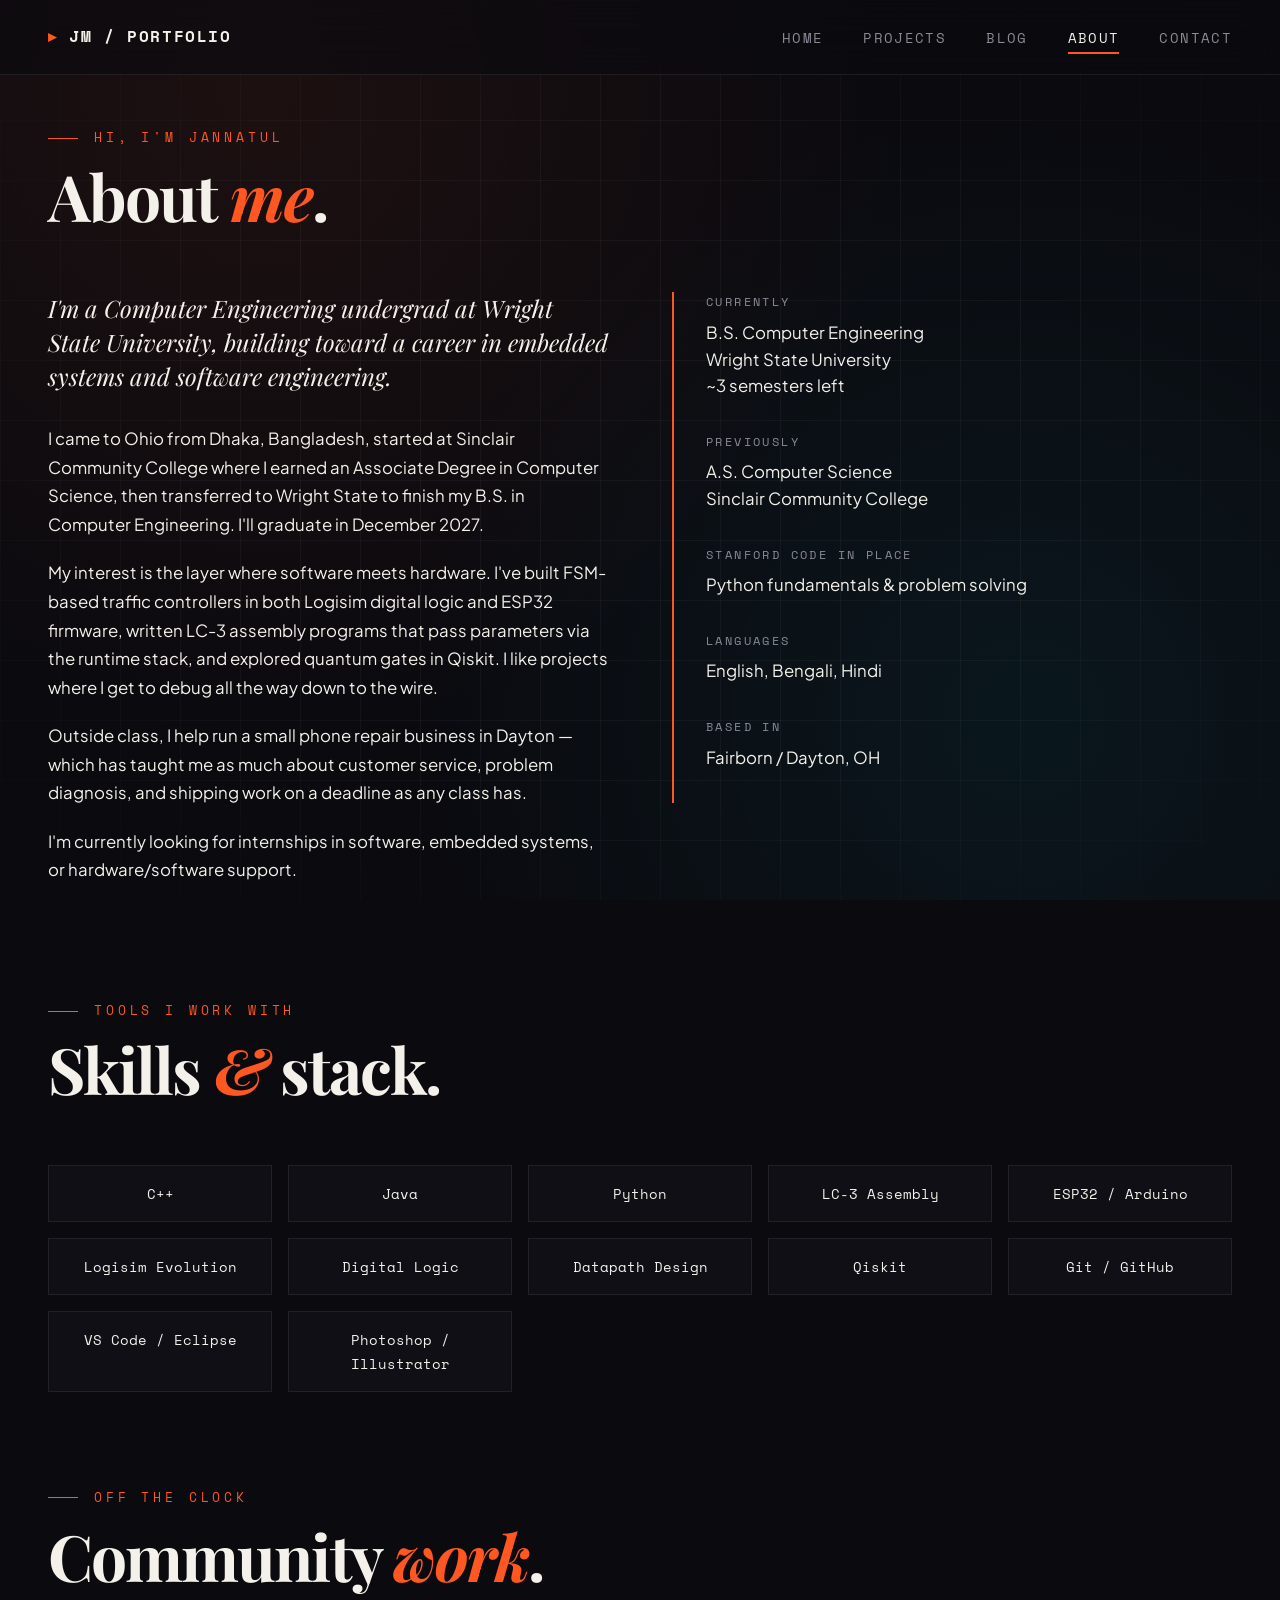
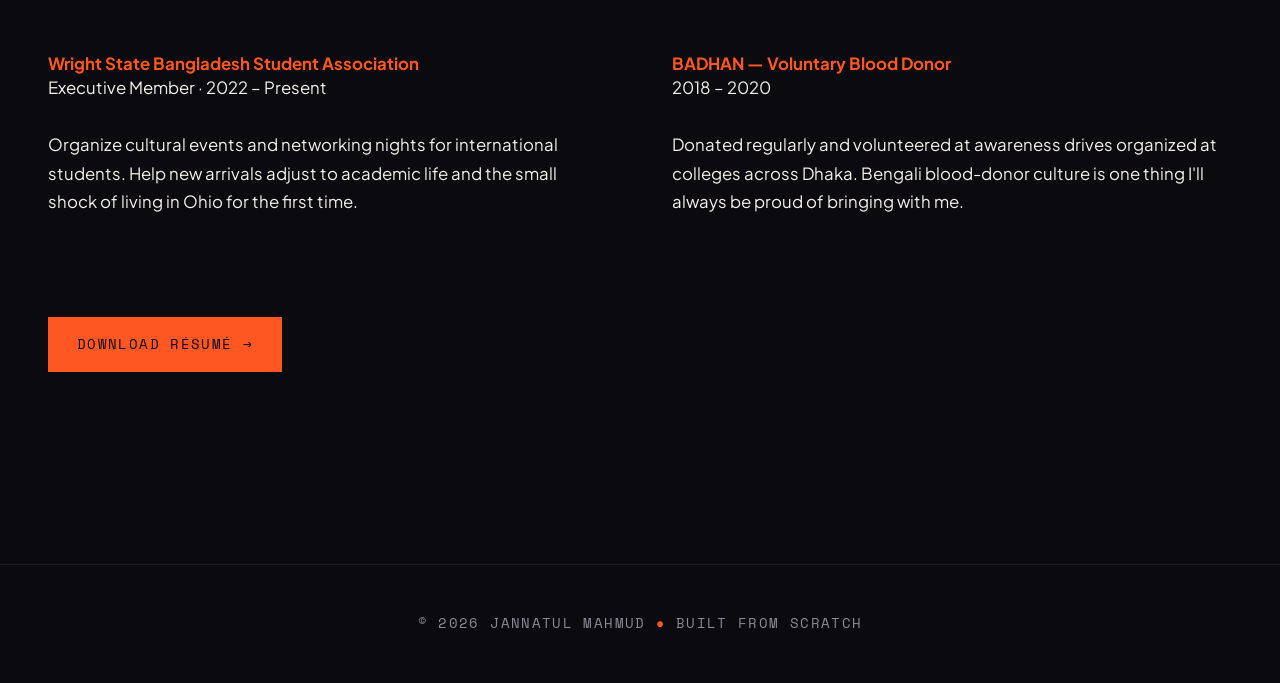
==== about.html @ b490042d "Initial portfolio commit" ====
<!DOCTYPE html>
<html lang="en">
<head>
<meta charset="UTF-8">
<meta name="viewport" content="width=device-width, initial-scale=1.0">
<title>About — Jannatul Mahmud</title>
<link rel="stylesheet" href="styles.css">
<link rel="icon" href="data:image/svg+xml,<svg xmlns='http://www.w3.org/2000/svg' viewBox='0 0 100 100'><text y='.9em' font-size='90' fill='%23ff5722'>▸</text></svg>">
</head>
<body>

<div class="grid-bg"></div>

<nav class="nav">
  <a href="index.html" class="logo">JM / PORTFOLIO</a>
  <ul class="nav-links">
    <li><a href="index.html">Home</a></li>
    <li><a href="projects.html">Projects</a></li>
    <li><a href="blog.html">Blog</a></li>
    <li><a href="about.html" class="active">About</a></li>
    <li><a href="contact.html">Contact</a></li>
  </ul>
</nav>

<div class="page-wrap container">
  <div class="section-eyebrow">Hi, I'm Jannatul</div>
  <h1 class="section-title">About <em>me</em>.</h1>

  <div class="about-grid">
    <div class="about-text">
      <p>
        I'm a Computer Engineering undergrad at Wright State University, building toward
        a career in embedded systems and software engineering.
      </p>
      <p>
        I came to Ohio from Dhaka, Bangladesh, started at Sinclair Community College
        where I earned an Associate Degree in Computer Science, then transferred to
        Wright State to finish my B.S. in Computer Engineering. I'll graduate in
        December 2027.
      </p>
      <p>
        My interest is the layer where software meets hardware. I've built FSM-based
        traffic controllers in both Logisim digital logic and ESP32 firmware, written
        LC-3 assembly programs that pass parameters via the runtime stack, and explored
        quantum gates in Qiskit. I like projects where I get to debug all the way down
        to the wire.
      </p>
      <p>
        Outside class, I help run a small phone repair business in Dayton — which has
        taught me as much about customer service, problem diagnosis, and shipping work
        on a deadline as any class has.
      </p>
      <p>
        I'm currently looking for internships in software, embedded systems, or
        hardware/software support.
      </p>
    </div>

    <div class="about-meta">
      <div class="meta-row">
        <div class="meta-label">Currently</div>
        <div class="meta-value">B.S. Computer Engineering<br>Wright State University<br>~3 semesters left</div>
      </div>
      <div class="meta-row">
        <div class="meta-label">Previously</div>
        <div class="meta-value">A.S. Computer Science<br>Sinclair Community College</div>
      </div>
      <div class="meta-row">
        <div class="meta-label">Stanford Code in Place</div>
        <div class="meta-value">Python fundamentals & problem solving</div>
      </div>
      <div class="meta-row">
        <div class="meta-label">Languages</div>
        <div class="meta-value">English, Bengali, Hindi</div>
      </div>
      <div class="meta-row">
        <div class="meta-label">Based in</div>
        <div class="meta-value">Fairborn / Dayton, OH</div>
      </div>
    </div>
  </div>

  <div style="margin-top: 6rem;">
    <div class="section-eyebrow">Tools I work with</div>
    <h2 class="section-title">Skills <em>&</em> stack.</h2>
    <div class="skills-grid">
      <div class="skill-chip">C++</div>
      <div class="skill-chip">Java</div>
      <div class="skill-chip">Python</div>
      <div class="skill-chip">LC-3 Assembly</div>
      <div class="skill-chip">ESP32 / Arduino</div>
      <div class="skill-chip">Logisim Evolution</div>
      <div class="skill-chip">Digital Logic</div>
      <div class="skill-chip">Datapath Design</div>
      <div class="skill-chip">Qiskit</div>
      <div class="skill-chip">Git / GitHub</div>
      <div class="skill-chip">VS Code / Eclipse</div>
      <div class="skill-chip">Photoshop / Illustrator</div>
    </div>
  </div>

  <div style="margin-top: 6rem;">
    <div class="section-eyebrow">Off the clock</div>
    <h2 class="section-title">Community <em>work</em>.</h2>
    <div class="about-grid">
      <div class="about-text">
        <p style="font-family: var(--font-sans); font-style: normal; font-size: 1.05rem;">
          <strong style="color: var(--accent);">Wright State Bangladesh Student Association</strong><br>
          Executive Member · 2022 – Present
        </p>
        <p>
          Organize cultural events and networking nights for international students.
          Help new arrivals adjust to academic life and the small shock of living in
          Ohio for the first time.
        </p>
      </div>
      <div class="about-text">
        <p style="font-family: var(--font-sans); font-style: normal; font-size: 1.05rem;">
          <strong style="color: var(--accent);">BADHAN — Voluntary Blood Donor</strong><br>
          2018 – 2020
        </p>
        <p>
          Donated regularly and volunteered at awareness drives organized at colleges
          across Dhaka. Bengali blood-donor culture is one thing I'll always be proud
          of bringing with me.
        </p>
      </div>
    </div>
  </div>

  <div style="margin-top: 5rem;">
    <a href="resume.pdf" class="btn btn-primary" download>Download Résumé →</a>
  </div>
</div>

<footer class="footer">
  © 2026 JANNATUL MAHMUD <span class="accent">●</span> BUILT FROM SCRATCH
</footer>

</body>
</html>
---- styles.css ----
/* Jannatul Mahmud — Portfolio
   Style: bold + creative, dark base, electric orange + cyan accents */

@import url('https://fonts.googleapis.com/css2?family=Space+Mono:wght@400;700&family=Plus+Jakarta+Sans:wght@300;400;500;700;800&family=Playfair+Display:ital,wght@0,400;0,700;1,400&display=swap');

:root {
  --bg: #0a0a0f;
  --bg-elev: #14141d;
  --ink: #f4f1ea;
  --muted: #8b8a96;
  --accent: #ff5722;
  --accent-2: #00e5ff;
  --line: rgba(255,255,255,0.08);
  --line-strong: rgba(255,255,255,0.18);
  --grid: rgba(255,255,255,0.04);
  --font-display: 'Space Mono', 'Courier New', monospace;
  --font-serif: 'Playfair Display', Georgia, serif;
  --font-sans: 'Plus Jakarta Sans', system-ui, sans-serif;
}

* { box-sizing: border-box; margin: 0; padding: 0; }
html { scroll-behavior: smooth; }

body {
  font-family: var(--font-sans);
  background: var(--bg);
  color: var(--ink);
  line-height: 1.6;
  overflow-x: hidden;
  -webkit-font-smoothing: antialiased;
  background-image:
    radial-gradient(circle at 20% 10%, rgba(255,87,34,0.08), transparent 50%),
    radial-gradient(circle at 80% 80%, rgba(0,229,255,0.06), transparent 50%);
  background-attachment: fixed;
}

.grid-bg {
  position: fixed; inset: 0; z-index: -1;
  background-image:
    linear-gradient(var(--grid) 1px, transparent 1px),
    linear-gradient(90deg, var(--grid) 1px, transparent 1px);
  background-size: 60px 60px;
  pointer-events: none;
  mask-image: radial-gradient(ellipse at center, black 50%, transparent 100%);
}

/* Navigation */
.nav {
  position: fixed; top: 0; left: 0; right: 0;
  padding: 1.5rem 3rem;
  display: flex; justify-content: space-between; align-items: center;
  z-index: 100;
  backdrop-filter: blur(20px);
  background: rgba(10,10,15,0.6);
  border-bottom: 1px solid var(--line);
}

.logo {
  font-family: var(--font-display);
  font-size: 1rem; font-weight: 700; letter-spacing: 0.1em;
  color: var(--ink); text-decoration: none;
}
.logo::before { content: "▸ "; color: var(--accent); }

.nav-links { display: flex; gap: 2.5rem; list-style: none; }
.nav-links a {
  color: var(--muted); text-decoration: none;
  font-size: 0.85rem; letter-spacing: 0.1em; text-transform: uppercase;
  font-weight: 500; font-family: var(--font-display);
  transition: color 0.3s; position: relative;
}
.nav-links a:hover, .nav-links a.active { color: var(--ink); }
.nav-links a.active::after {
  content: ""; position: absolute; bottom: -6px; left: 0; right: 0;
  height: 2px; background: var(--accent);
}

/* Layout */
.container { max-width: 1280px; margin: 0 auto; padding: 0 3rem; }
.section { padding: 6rem 0; }
.page-wrap { padding-top: 8rem; padding-bottom: 6rem; min-height: 100vh; }

/* Hero */
.hero {
  min-height: 100vh;
  display: flex; flex-direction: column; justify-content: center;
  padding: 8rem 3rem 4rem;
  max-width: 1280px; margin: 0 auto;
}
.hero-tag {
  font-family: var(--font-display); font-size: 0.85rem;
  letter-spacing: 0.3em; text-transform: uppercase; color: var(--accent);
  margin-bottom: 2rem; display: flex; align-items: center; gap: 1rem;
  opacity: 0; animation: fadeUp 0.8s 0.2s forwards;
}
.hero-tag::before { content: ""; width: 40px; height: 1px; background: var(--accent); }
.hero h1 {
  font-family: var(--font-serif);
  font-size: clamp(3rem, 9vw, 8rem); font-weight: 700;
  line-height: 0.95; letter-spacing: -0.04em; margin-bottom: 2rem;
  opacity: 0; animation: fadeUp 0.8s 0.4s forwards;
}
.hero h1 em { font-style: italic; color: var(--accent); }
.hero h1 .underline { position: relative; display: inline-block; }
.hero h1 .underline::after {
  content: ""; position: absolute; bottom: 0.1em; left: 0; right: 0;
  height: 0.15em; background: var(--accent-2); z-index: -1; opacity: 0.6;
}
.hero-sub {
  font-size: 1.25rem; color: var(--muted); max-width: 600px;
  margin-bottom: 3rem; opacity: 0; animation: fadeUp 0.8s 0.6s forwards;
}
.hero-sub strong { color: var(--ink); font-weight: 500; }

.cta-row {
  display: flex; gap: 1.5rem; align-items: center; flex-wrap: wrap;
  opacity: 0; animation: fadeUp 0.8s 0.8s forwards;
}

.btn {
  display: inline-flex; align-items: center; gap: 0.6rem;
  padding: 1rem 1.75rem; border: 1px solid var(--line-strong);
  background: transparent; color: var(--ink); text-decoration: none;
  font-family: var(--font-display); font-size: 0.85rem;
  letter-spacing: 0.1em; text-transform: uppercase; cursor: pointer;
  transition: all 0.3s; position: relative; overflow: hidden;
}
.btn::before {
  content: ""; position: absolute; inset: 0; background: var(--accent);
  transform: translateY(100%); transition: transform 0.3s; z-index: -1;
}
.btn:hover { border-color: var(--accent); color: var(--bg); }
.btn:hover::before { transform: translateY(0); }
.btn-primary { background: var(--accent); border-color: var(--accent); color: var(--bg); }
.btn-primary::before { background: var(--ink); }
.btn-primary:hover { color: var(--bg); }

/* Marquee */
.marquee {
  margin-top: 6rem; overflow: hidden;
  border-top: 1px solid var(--line); border-bottom: 1px solid var(--line);
  padding: 1.5rem 0;
}
.marquee-track {
  display: flex; gap: 4rem; white-space: nowrap;
  animation: scroll 30s linear infinite;
  font-family: var(--font-display); font-size: 1.1rem;
  color: var(--muted); letter-spacing: 0.1em; text-transform: uppercase;
}
.marquee-track span { display: inline-flex; align-items: center; gap: 4rem; }
.marquee-track .dot { color: var(--accent); }

@keyframes scroll {
  from { transform: translateX(0); }
  to { transform: translateX(-50%); }
}

/* Section heading */
.section-eyebrow {
  font-family: var(--font-display); font-size: 0.8rem;
  letter-spacing: 0.3em; text-transform: uppercase; color: var(--accent);
  margin-bottom: 1rem; display: flex; align-items: center; gap: 1rem;
}
.section-eyebrow::before { content: ""; width: 30px; height: 1px; background: var(--accent); }
.section-title {
  font-family: var(--font-serif);
  font-size: clamp(2.5rem, 5vw, 4.5rem); font-weight: 700;
  line-height: 1; letter-spacing: -0.03em; margin-bottom: 4rem;
}
.section-title em { font-style: italic; color: var(--accent); }

/* Project cards */
.projects { display: grid; grid-template-columns: 1fr; gap: 1.5rem; }
.project {
  display: grid; grid-template-columns: 100px 1fr auto; gap: 2rem;
  align-items: center; padding: 2rem;
  border: 1px solid var(--line); background: rgba(20,20,29,0.5);
  text-decoration: none; color: var(--ink);
  transition: all 0.3s; position: relative; overflow: hidden;
}
.project::before {
  content: ""; position: absolute; top: 0; left: 0;
  width: 4px; height: 100%; background: var(--accent);
  transform: scaleY(0); transform-origin: top; transition: transform 0.3s;
}
.project:hover {
  border-color: var(--line-strong); background: rgba(20,20,29,0.9);
  transform: translateX(8px);
}
.project:hover::before { transform: scaleY(1); }
.project-num {
  font-family: var(--font-display); font-size: 0.85rem;
  color: var(--muted); letter-spacing: 0.1em;
}
.project-info h3 {
  font-family: var(--font-serif); font-size: 1.5rem;
  font-weight: 700; margin-bottom: 0.25rem;
}
.project-info p { color: var(--muted); font-size: 0.95rem; }
.project-tags { display: flex; gap: 0.5rem; margin-top: 0.5rem; flex-wrap: wrap; }
.tag {
  font-family: var(--font-display); font-size: 0.7rem;
  letter-spacing: 0.1em; text-transform: uppercase; color: var(--accent-2);
  border: 1px solid var(--accent-2); padding: 0.15rem 0.5rem; border-radius: 2px;
}
.project-arrow { font-size: 1.5rem; color: var(--muted); transition: all 0.3s; }
.project:hover .project-arrow { color: var(--accent); transform: translate(4px, -4px); }

/* About */
.about-grid { display: grid; grid-template-columns: 1fr 1fr; gap: 4rem; align-items: start; }
.about-text p {
  font-size: 1.05rem; color: var(--ink);
  margin-bottom: 1.25rem; line-height: 1.7;
}
.about-text p:first-child {
  font-family: var(--font-serif); font-size: 1.5rem; font-style: italic;
  color: var(--ink); line-height: 1.4; margin-bottom: 2rem;
}
.about-meta { border-left: 2px solid var(--accent); padding-left: 2rem; }
.meta-row { margin-bottom: 2rem; }
.meta-label {
  font-family: var(--font-display); font-size: 0.75rem;
  letter-spacing: 0.2em; text-transform: uppercase; color: var(--muted);
  margin-bottom: 0.5rem;
}
.meta-value { font-size: 1.05rem; color: var(--ink); }

/* Skills */
.skills-grid {
  display: grid; grid-template-columns: repeat(auto-fit, minmax(200px, 1fr));
  gap: 1rem;
}
.skill-chip {
  font-family: var(--font-display); font-size: 0.9rem;
  padding: 1rem 1.25rem; border: 1px solid var(--line);
  background: rgba(20,20,29,0.5); transition: all 0.3s; text-align: center;
}
.skill-chip:hover { border-color: var(--accent); color: var(--accent); transform: translateY(-2px); }

/* Blog */
.blog-list { display: grid; gap: 0; }
.blog-item {
  display: grid; grid-template-columns: 200px 1fr auto;
  gap: 3rem; padding: 3rem 0;
  border-bottom: 1px solid var(--line);
  text-decoration: none; color: var(--ink);
  transition: all 0.3s; align-items: start;
}
.blog-item:hover { padding-left: 1rem; }
.blog-date { font-family: var(--font-display); font-size: 0.85rem; color: var(--muted); letter-spacing: 0.1em; }
.blog-item h3 {
  font-family: var(--font-serif); font-size: 2rem;
  line-height: 1.1; font-weight: 700; margin-bottom: 0.75rem;
}
.blog-item:hover h3 { color: var(--accent); }
.blog-item p { color: var(--muted); font-size: 1rem; }
.blog-arrow { align-self: center; font-size: 1.5rem; color: var(--muted); }

/* Contact */
.contact-grid { display: grid; grid-template-columns: 1fr 1fr; gap: 4rem; margin-top: 4rem; }
.contact-channel {
  border: 1px solid var(--line); padding: 2.5rem;
  text-decoration: none; color: var(--ink);
  transition: all 0.3s; background: rgba(20,20,29,0.5);
}
.contact-channel:hover {
  border-color: var(--accent); background: rgba(20,20,29,0.9); transform: translateY(-4px);
}
.contact-channel .label {
  font-family: var(--font-display); font-size: 0.75rem;
  letter-spacing: 0.2em; text-transform: uppercase;
  color: var(--muted); margin-bottom: 1rem;
}
.contact-channel .value {
  font-family: var(--font-serif); font-size: 1.75rem;
  font-weight: 700; letter-spacing: -0.02em;
}

/* Footer */
.footer {
  border-top: 1px solid var(--line); padding: 3rem;
  margin-top: 6rem; text-align: center; color: var(--muted);
  font-family: var(--font-display); font-size: 0.85rem; letter-spacing: 0.1em;
}
.footer .accent { color: var(--accent); }

/* Detail pages */
.detail-hero {
  padding-top: 8rem; padding-bottom: 4rem;
  border-bottom: 1px solid var(--line); margin-bottom: 4rem;
}
.detail-hero h1 {
  font-family: var(--font-serif);
  font-size: clamp(2.5rem, 6vw, 5rem);
  line-height: 1; letter-spacing: -0.03em; margin: 1rem 0 2rem;
}
.detail-hero h1 em { color: var(--accent); font-style: italic; }
.detail-meta {
  display: flex; gap: 3rem; flex-wrap: wrap;
  font-family: var(--font-display); font-size: 0.85rem;
  color: var(--muted); letter-spacing: 0.1em;
}
.detail-meta strong {
  color: var(--ink); font-weight: 400;
  display: block; margin-top: 0.25rem;
  font-family: var(--font-sans); font-size: 1rem; letter-spacing: 0;
}
.detail-content { max-width: 760px; margin: 0 auto; }
.detail-content h2 {
  font-family: var(--font-serif); font-size: 2rem;
  margin: 3rem 0 1.5rem; letter-spacing: -0.02em;
}
.detail-content h3 { font-family: var(--font-serif); font-size: 1.4rem; margin: 2rem 0 1rem; }
.detail-content p { font-size: 1.05rem; line-height: 1.75; margin-bottom: 1.25rem; }
.detail-content ul { margin: 0 0 1.5rem 1.5rem; }
.detail-content li { margin-bottom: 0.5rem; font-size: 1.05rem; line-height: 1.6; }
.detail-content code {
  font-family: var(--font-display); font-size: 0.9em;
  background: var(--bg-elev); padding: 0.15rem 0.4rem;
  border-radius: 3px; color: var(--accent-2);
}
.detail-content pre {
  background: var(--bg-elev); padding: 1.5rem; overflow-x: auto;
  border-left: 3px solid var(--accent); margin: 2rem 0;
}
.detail-content pre code {
  background: none; padding: 0; color: var(--ink);
  font-size: 0.85rem; line-height: 1.6;
}
.video-embed {
  margin: 3rem 0; border: 1px solid var(--line);
  background: var(--bg-elev); aspect-ratio: 16/9;
  display: flex; align-items: center; justify-content: center;
  color: var(--muted); font-family: var(--font-display);
}
.video-embed video, .video-embed iframe, .video-embed img {
  width: 100%; height: 100%; object-fit: cover;
}
.detail-table {
  width: 100%; border-collapse: collapse; margin: 2rem 0;
  font-family: var(--font-display); font-size: 0.9rem;
}
.detail-table th, .detail-table td {
  text-align: left; padding: 0.75rem 1rem;
  border-bottom: 1px solid var(--line);
}
.detail-table th {
  color: var(--accent); text-transform: uppercase;
  letter-spacing: 0.1em; font-size: 0.75rem;
}
.back-link {
  display: inline-flex; align-items: center; gap: 0.5rem;
  color: var(--muted); font-family: var(--font-display);
  font-size: 0.85rem; letter-spacing: 0.1em; text-transform: uppercase;
  text-decoration: none; transition: color 0.3s;
}
.back-link:hover { color: var(--accent); }

@keyframes fadeUp {
  from { opacity: 0; transform: translateY(30px); }
  to { opacity: 1; transform: translateY(0); }
}

/* Mobile */
@media (max-width: 900px) {
  .nav { padding: 1rem 1.5rem; }
  .nav-links { gap: 1rem; }
  .nav-links a { font-size: 0.7rem; }
  .container, .hero { padding-left: 1.5rem; padding-right: 1.5rem; }
  .about-grid { grid-template-columns: 1fr; gap: 2rem; }
  .contact-grid { grid-template-columns: 1fr; gap: 1.5rem; }
  .blog-item { grid-template-columns: 1fr; gap: 0.5rem; padding: 2rem 0; }
  .blog-item h3 { font-size: 1.5rem; }
  .project { grid-template-columns: 1fr; gap: 1rem; padding: 1.5rem; }
  .project-arrow { display: none; }
  .detail-meta { gap: 1.5rem; }
}
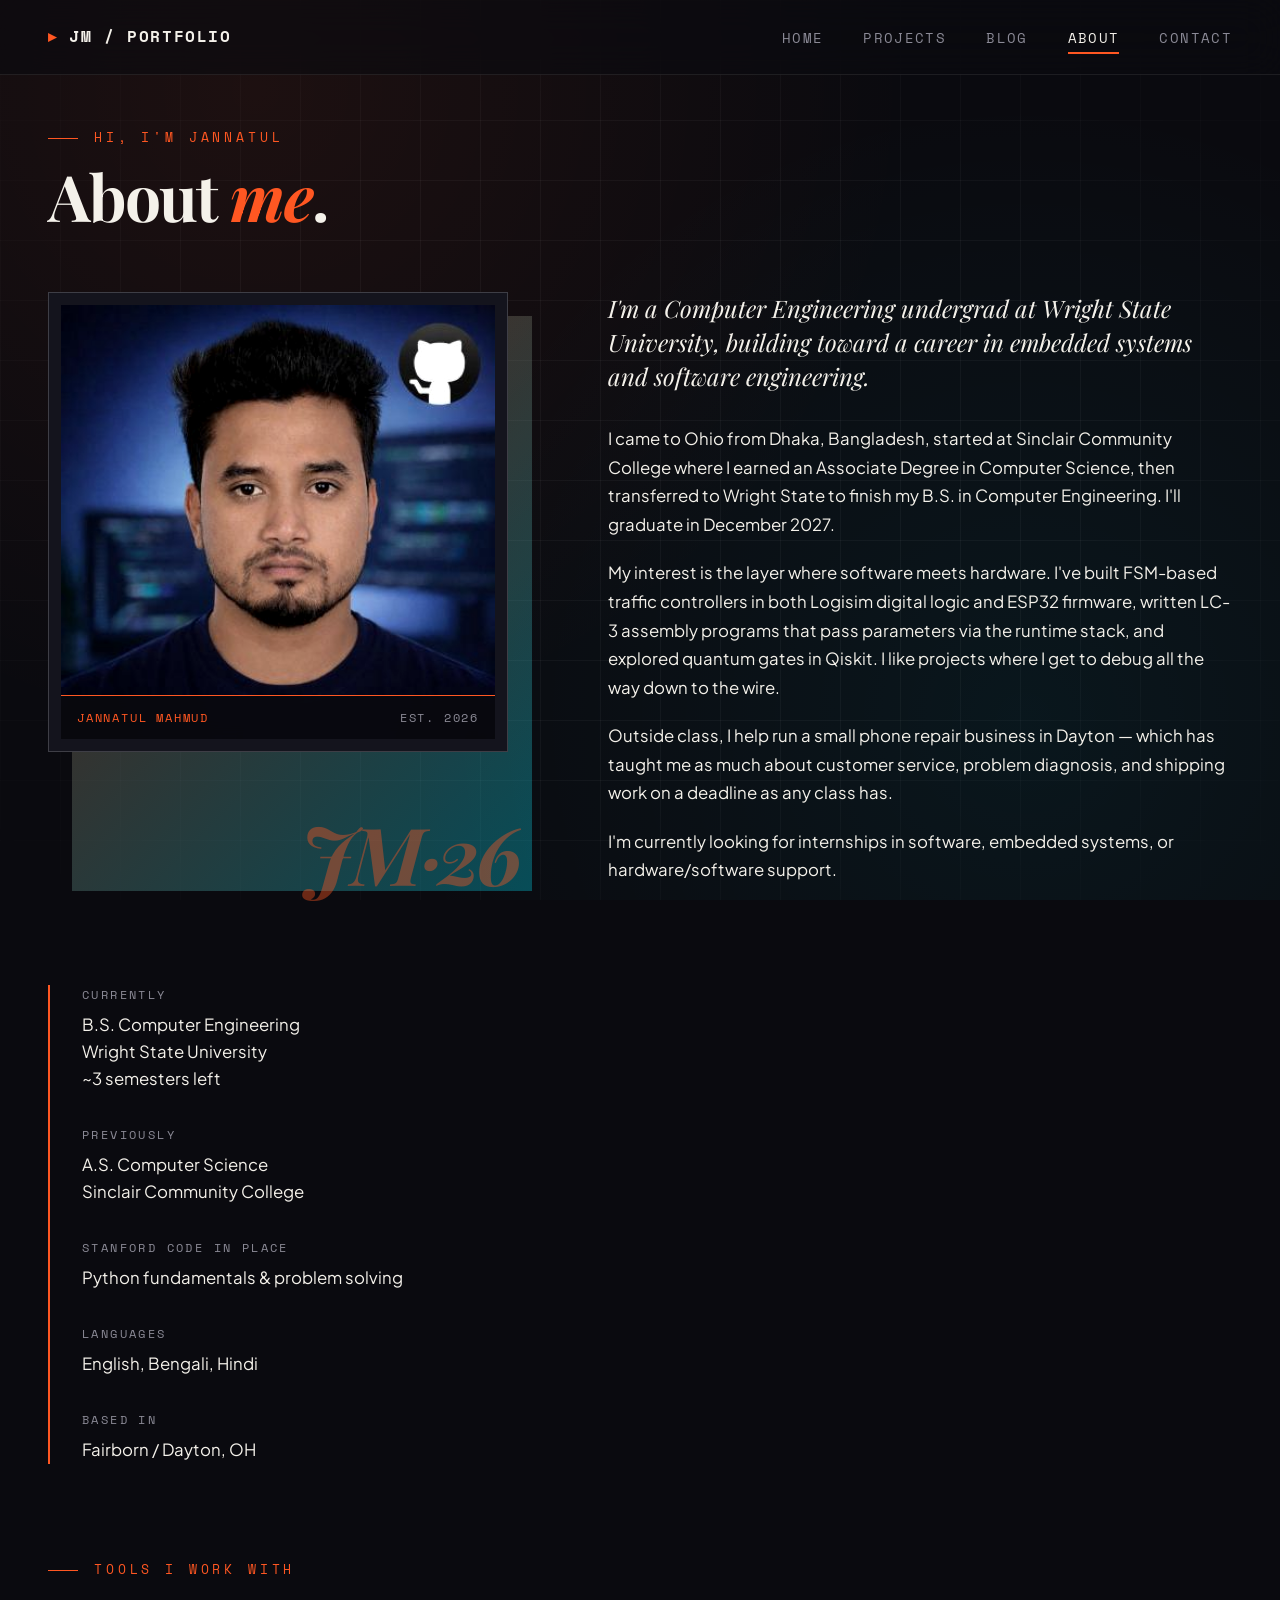
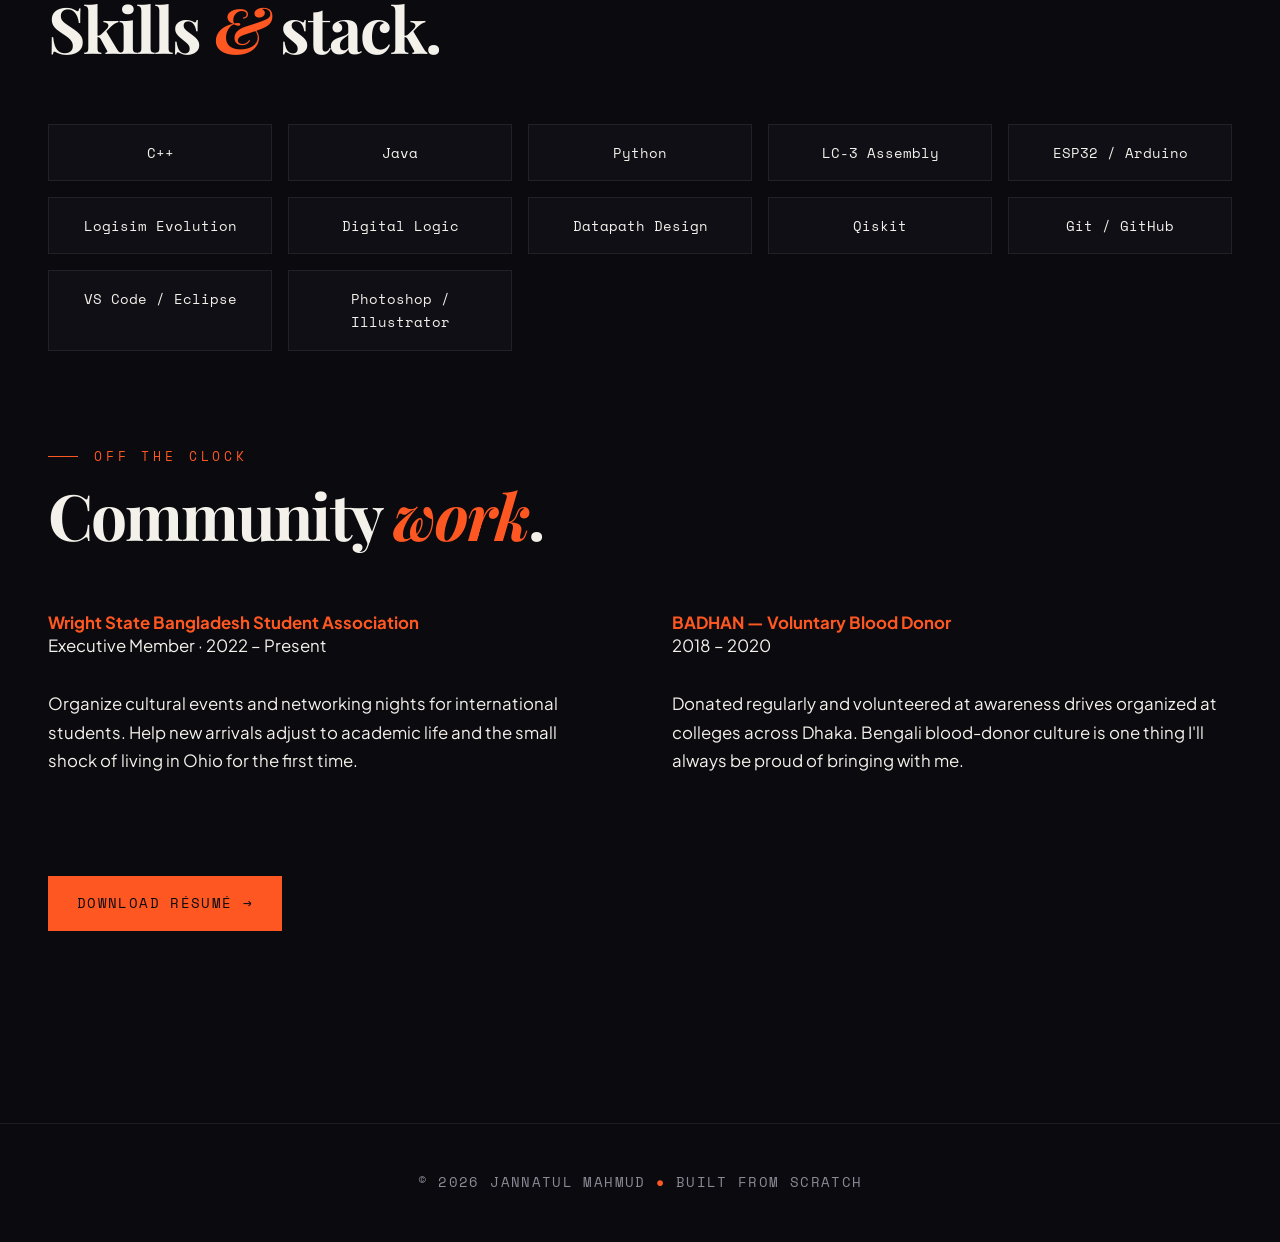
==== commit 1fb6fe74: "Initial portfolio commit" ====
--- a/about.html
+++ b/about.html
@@ -26,7 +26,17 @@
   <div class="section-eyebrow">Hi, I'm Jannatul</div>
   <h1 class="section-title">About <em>me</em>.</h1>
 
-  <div class="about-grid">
+  <div class="about-grid-with-photo">
+    <div class="about-portrait">
+      <div class="portrait-frame">
+        <img src="profile.jpg" alt="Jannatul Mahmud" class="about-portrait-img">
+        <div class="portrait-meta">
+          <span>JANNATUL MAHMUD</span>
+          <span>EST. 2026</span>
+        </div>
+      </div>
+    </div>
+
     <div class="about-text">
       <p>
         I'm a Computer Engineering undergrad at Wright State University, building toward
@@ -55,8 +65,9 @@
         hardware/software support.
       </p>
     </div>
+  </div>
 
-    <div class="about-meta">
+  <div class="about-meta" style="margin-top: 5rem;">
       <div class="meta-row">
         <div class="meta-label">Currently</div>
         <div class="meta-value">B.S. Computer Engineering<br>Wright State University<br>~3 semesters left</div>
@@ -77,7 +88,6 @@
         <div class="meta-label">Based in</div>
         <div class="meta-value">Fairborn / Dayton, OH</div>
       </div>
-    </div>
   </div>
 
   <div style="margin-top: 6rem;">
--- a/styles.css
+++ b/styles.css
@@ -375,3 +375,232 @@
   .project-arrow { display: none; }
   .detail-meta { gap: 1.5rem; }
 }
+
+/* ==========================================================
+   PROFILE PHOTO TREATMENTS
+   ========================================================== */
+
+/* HOME PAGE — split layout with photo on the right */
+.hero-grid {
+  display: grid;
+  grid-template-columns: 1.4fr 1fr;
+  gap: 4rem;
+  align-items: center;
+  min-height: 100vh;
+  padding: 8rem 3rem 4rem;
+  max-width: 1280px;
+  margin: 0 auto;
+}
+
+.hero-grid .hero-text { min-width: 0; }
+.hero-grid h1 { font-size: clamp(2.5rem, 7vw, 6.5rem); }
+
+/* Portrait wrapper — duotone-tinted with hover reveal */
+.portrait {
+  position: relative;
+  aspect-ratio: 4/5;
+  width: 100%;
+  max-width: 420px;
+  justify-self: end;
+  opacity: 0;
+  animation: fadeUp 0.8s 0.6s forwards;
+}
+
+.portrait::before {
+  content: "";
+  position: absolute;
+  inset: -20px -20px 20px 20px;
+  border: 2px solid var(--accent);
+  z-index: 0;
+  transition: inset 0.4s ease;
+}
+
+.portrait::after {
+  content: "";
+  position: absolute;
+  inset: 20px 20px -20px -20px;
+  border: 2px solid var(--accent-2);
+  z-index: 0;
+  transition: inset 0.4s ease;
+}
+
+.portrait:hover::before { inset: -28px -28px 28px 28px; }
+.portrait:hover::after  { inset: 28px 28px -28px -28px; }
+
+.portrait-img {
+  position: relative;
+  z-index: 1;
+  width: 100%;
+  height: 100%;
+  object-fit: cover;
+  filter:
+    grayscale(0.4)
+    contrast(1.05)
+    brightness(0.95)
+    sepia(0.15)
+    hue-rotate(-10deg);
+  transition: filter 0.5s ease, transform 0.5s ease;
+  display: block;
+}
+
+.portrait:hover .portrait-img {
+  filter: none;
+  transform: scale(1.02);
+}
+
+.portrait-tag {
+  position: absolute;
+  bottom: -20px;
+  left: -20px;
+  background: var(--accent);
+  color: var(--bg);
+  font-family: var(--font-display);
+  font-size: 0.75rem;
+  font-weight: 700;
+  letter-spacing: 0.2em;
+  padding: 0.5rem 1rem;
+  z-index: 2;
+  text-transform: uppercase;
+}
+
+.portrait-status {
+  position: absolute;
+  top: -16px;
+  right: -16px;
+  background: var(--bg);
+  border: 1px solid var(--line-strong);
+  font-family: var(--font-display);
+  font-size: 0.7rem;
+  letter-spacing: 0.2em;
+  padding: 0.4rem 0.75rem;
+  z-index: 2;
+  text-transform: uppercase;
+  color: var(--ink);
+  display: flex;
+  align-items: center;
+  gap: 0.5rem;
+}
+
+.portrait-status::before {
+  content: "";
+  width: 8px;
+  height: 8px;
+  background: #00ff88;
+  border-radius: 50%;
+  box-shadow: 0 0 8px #00ff88;
+  animation: pulse 2s ease-in-out infinite;
+}
+
+@keyframes pulse {
+  0%, 100% { opacity: 1; }
+  50% { opacity: 0.4; }
+}
+
+/* ABOUT PAGE — bigger, more editorial portrait */
+.about-grid-with-photo {
+  display: grid;
+  grid-template-columns: 1fr 1.3fr;
+  gap: 5rem;
+  align-items: start;
+}
+
+.about-portrait {
+  position: relative;
+  aspect-ratio: 4/5;
+  width: 100%;
+  max-width: 460px;
+  position: sticky;
+  top: 8rem;
+}
+
+.about-portrait::before {
+  content: "";
+  position: absolute;
+  inset: 24px -24px -24px 24px;
+  background: linear-gradient(135deg, var(--accent), var(--accent-2));
+  z-index: 0;
+  opacity: 0.3;
+}
+
+.about-portrait::after {
+  content: "JM·26";
+  position: absolute;
+  bottom: -50px;
+  right: -10px;
+  font-family: var(--font-serif);
+  font-style: italic;
+  font-size: 5rem;
+  font-weight: 700;
+  color: var(--accent);
+  opacity: 0.4;
+  z-index: 0;
+  letter-spacing: -0.05em;
+  pointer-events: none;
+}
+
+.about-portrait-img {
+  position: relative;
+  z-index: 1;
+  width: 100%;
+  height: 100%;
+  object-fit: cover;
+  filter: grayscale(0.2) contrast(1.05);
+  transition: filter 0.5s ease;
+  display: block;
+}
+
+.about-portrait:hover .about-portrait-img { filter: none; }
+
+.portrait-frame {
+  position: relative;
+  padding: 12px;
+  border: 1px solid var(--line-strong);
+  background: var(--bg-elev);
+  z-index: 1;
+}
+
+.portrait-meta {
+  position: absolute;
+  bottom: 12px;
+  left: 12px;
+  right: 12px;
+  background: rgba(10,10,15,0.85);
+  backdrop-filter: blur(10px);
+  padding: 0.75rem 1rem;
+  font-family: var(--font-display);
+  font-size: 0.75rem;
+  letter-spacing: 0.15em;
+  text-transform: uppercase;
+  z-index: 2;
+  display: flex;
+  justify-content: space-between;
+  border-top: 1px solid var(--accent);
+}
+
+.portrait-meta span:first-child { color: var(--accent); }
+.portrait-meta span:last-child { color: var(--muted); }
+
+/* Mobile adjustments for photo */
+@media (max-width: 900px) {
+  .hero-grid {
+    grid-template-columns: 1fr;
+    gap: 3rem;
+    padding: 7rem 1.5rem 3rem;
+    min-height: auto;
+  }
+  .portrait {
+    max-width: 280px;
+    justify-self: center;
+    margin-top: 1rem;
+  }
+  .about-grid-with-photo {
+    grid-template-columns: 1fr;
+    gap: 3rem;
+  }
+  .about-portrait {
+    max-width: 320px;
+    margin: 0 auto;
+    position: static;
+  }
+  .about-portrait::after { font-size: 3rem; bottom: -30px; }
+}
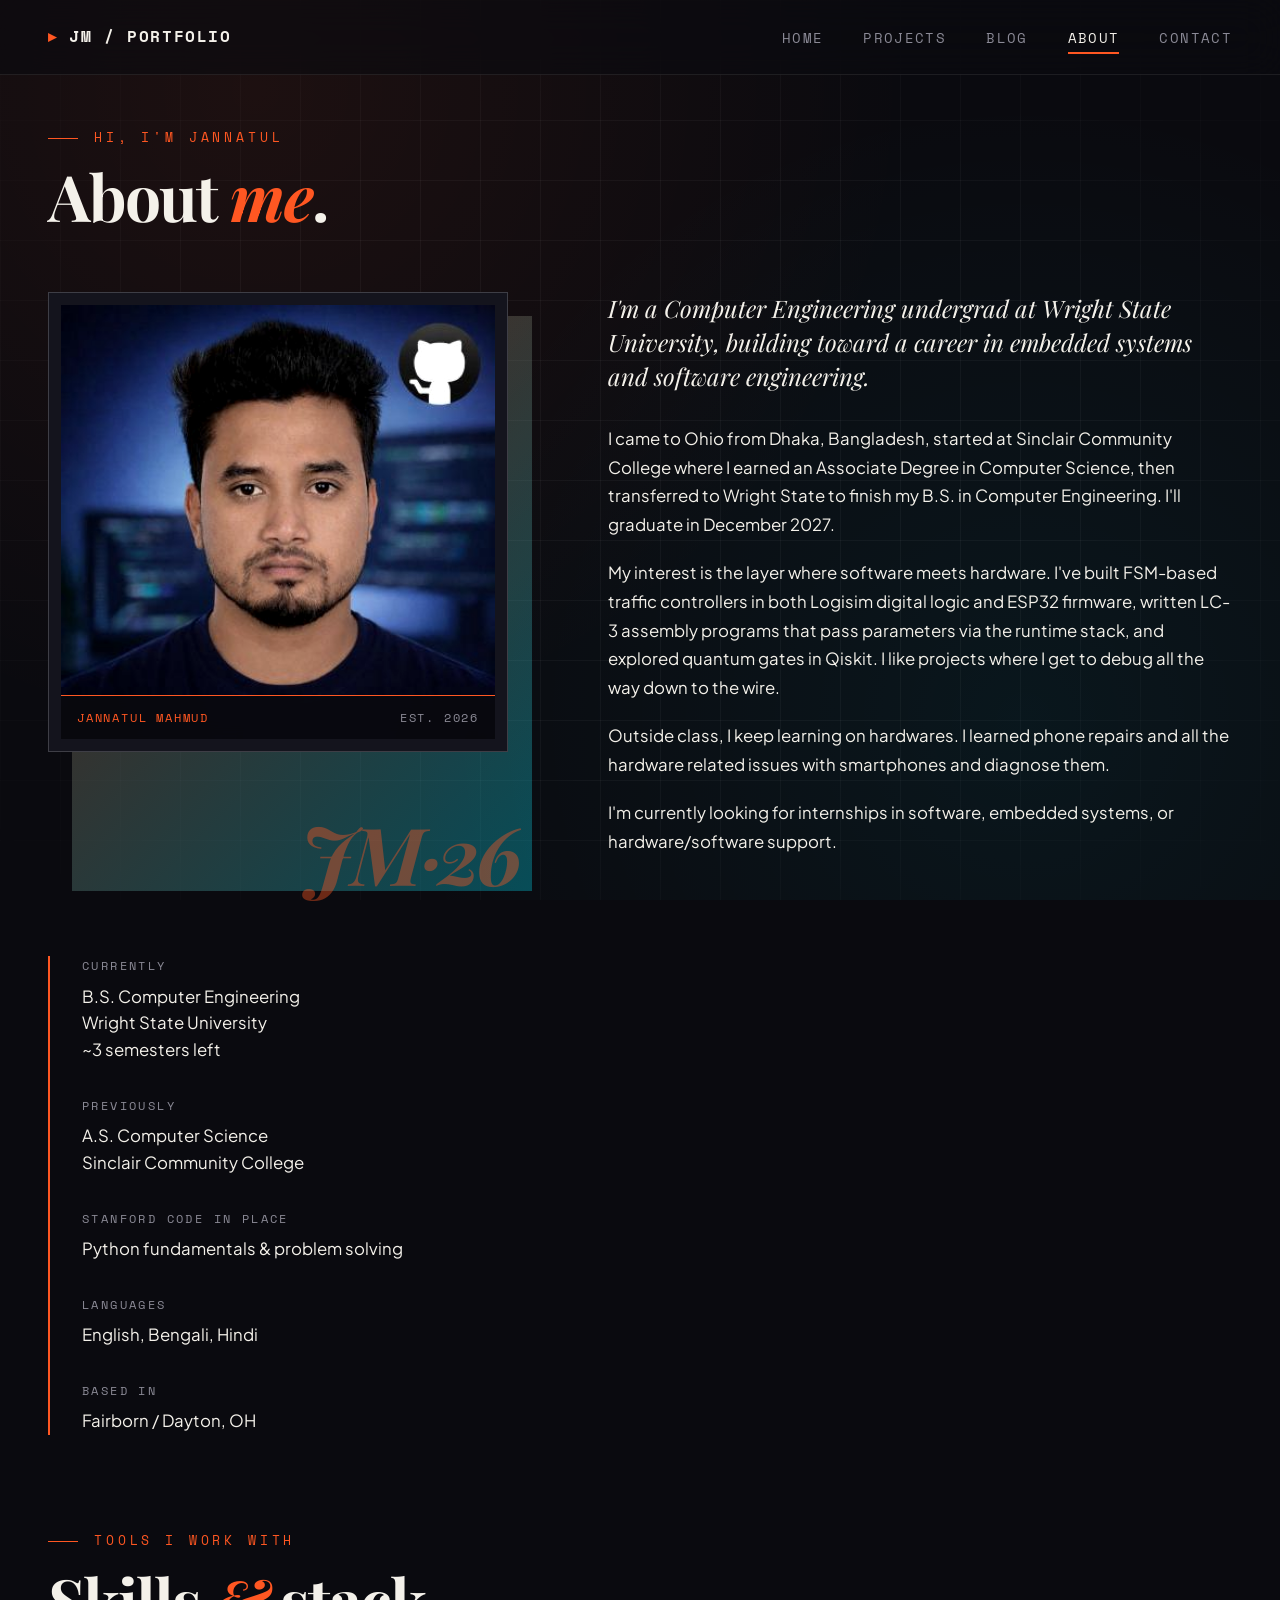
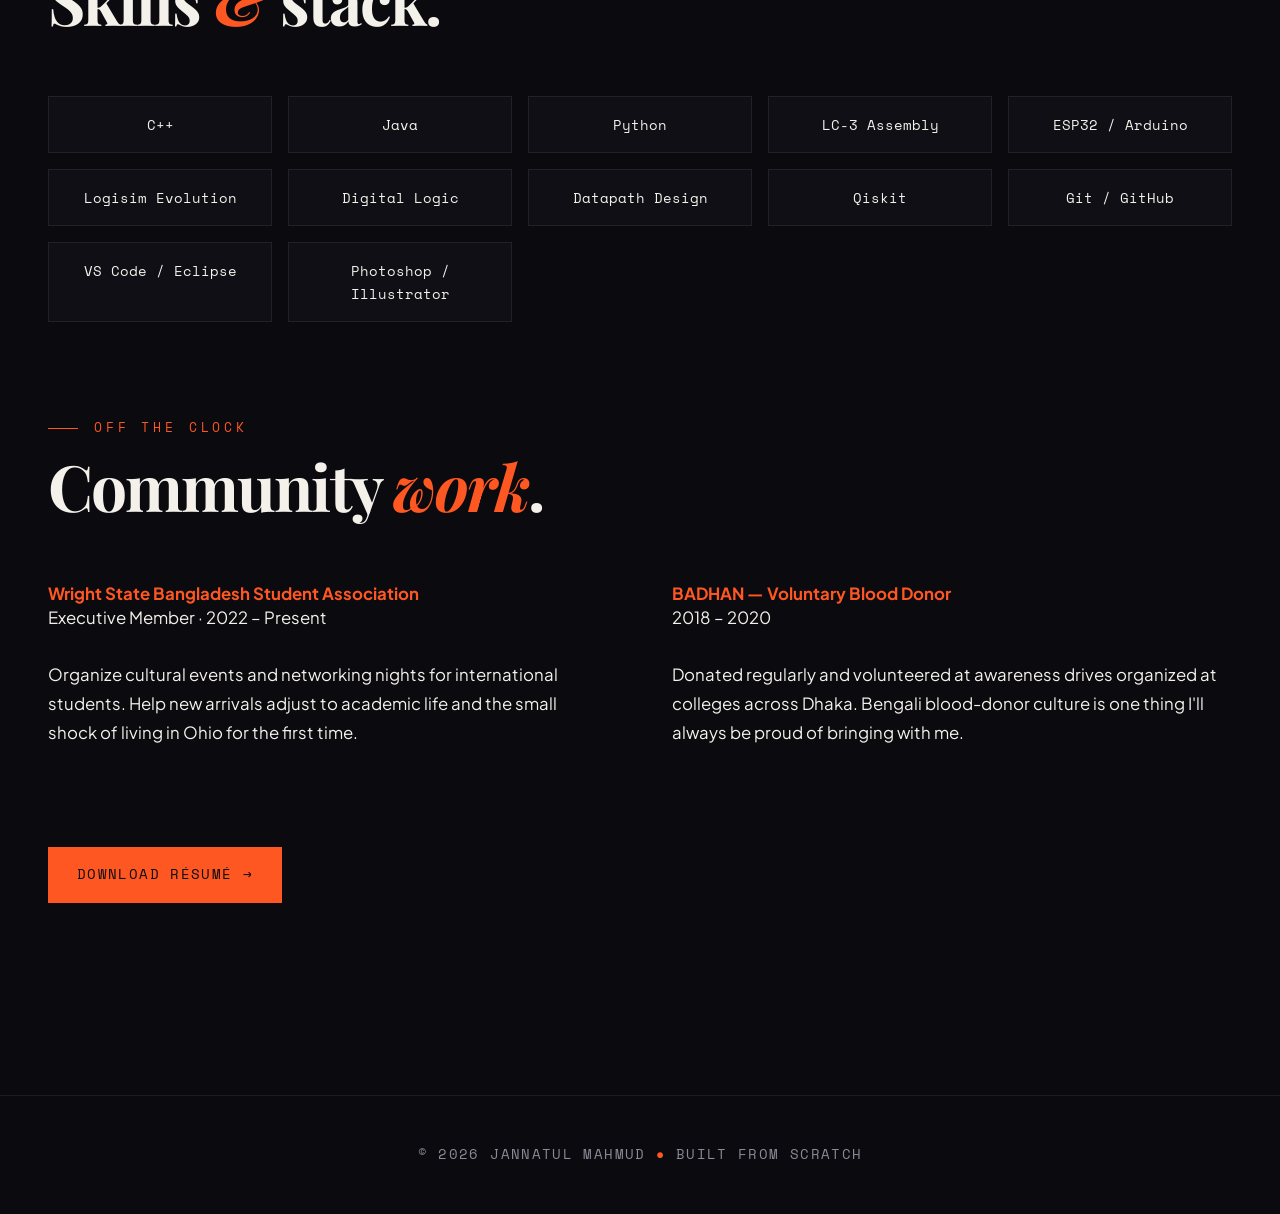
==== commit 30694e57: "Revise personal description in about.html Updated personal description to reflect ongoing learning i" ====
--- a/about.html
+++ b/about.html
@@ -56,9 +56,7 @@
         to the wire.
       </p>
       <p>
-        Outside class, I help run a small phone repair business in Dayton — which has
-        taught me as much about customer service, problem diagnosis, and shipping work
-        on a deadline as any class has.
+        Outside class, I keep learning on hardwares. I learned phone repairs and all the hardware related issues with smartphones and diagnose them.
       </p>
       <p>
         I'm currently looking for internships in software, embedded systems, or
